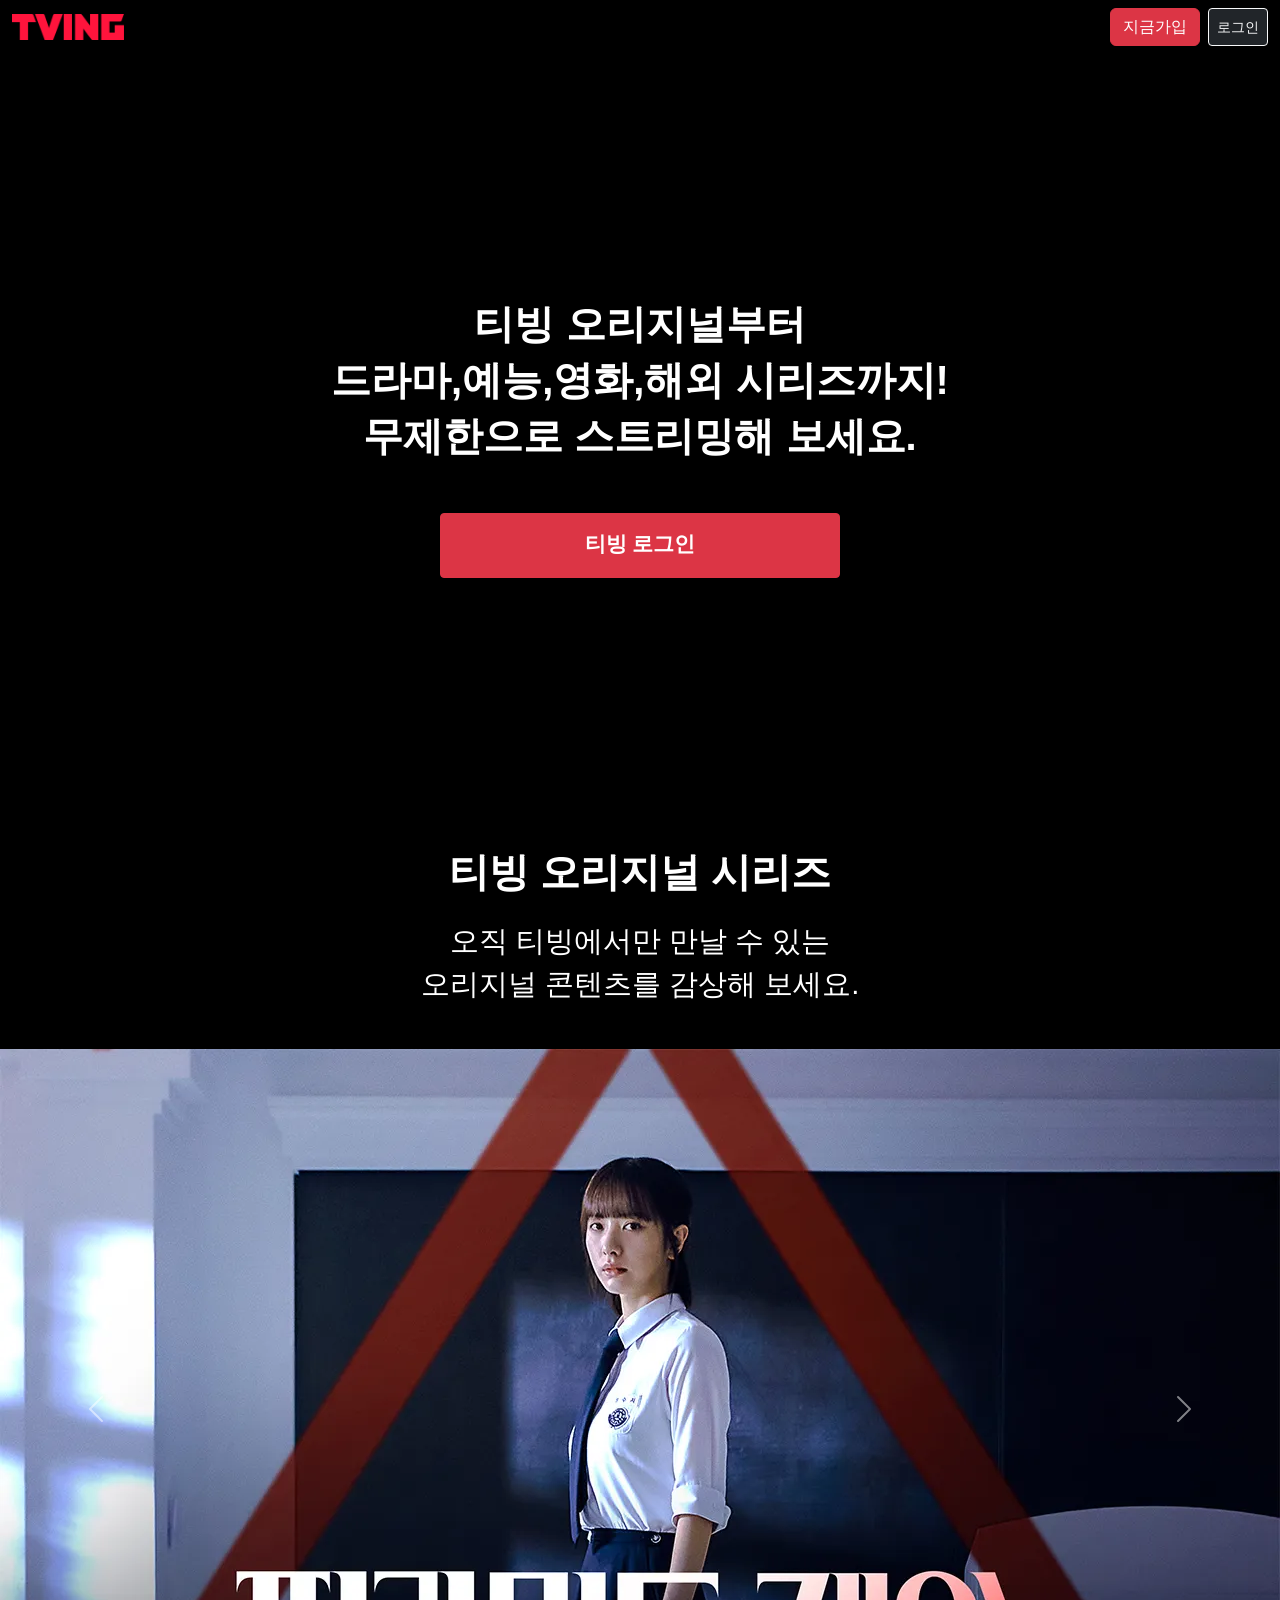
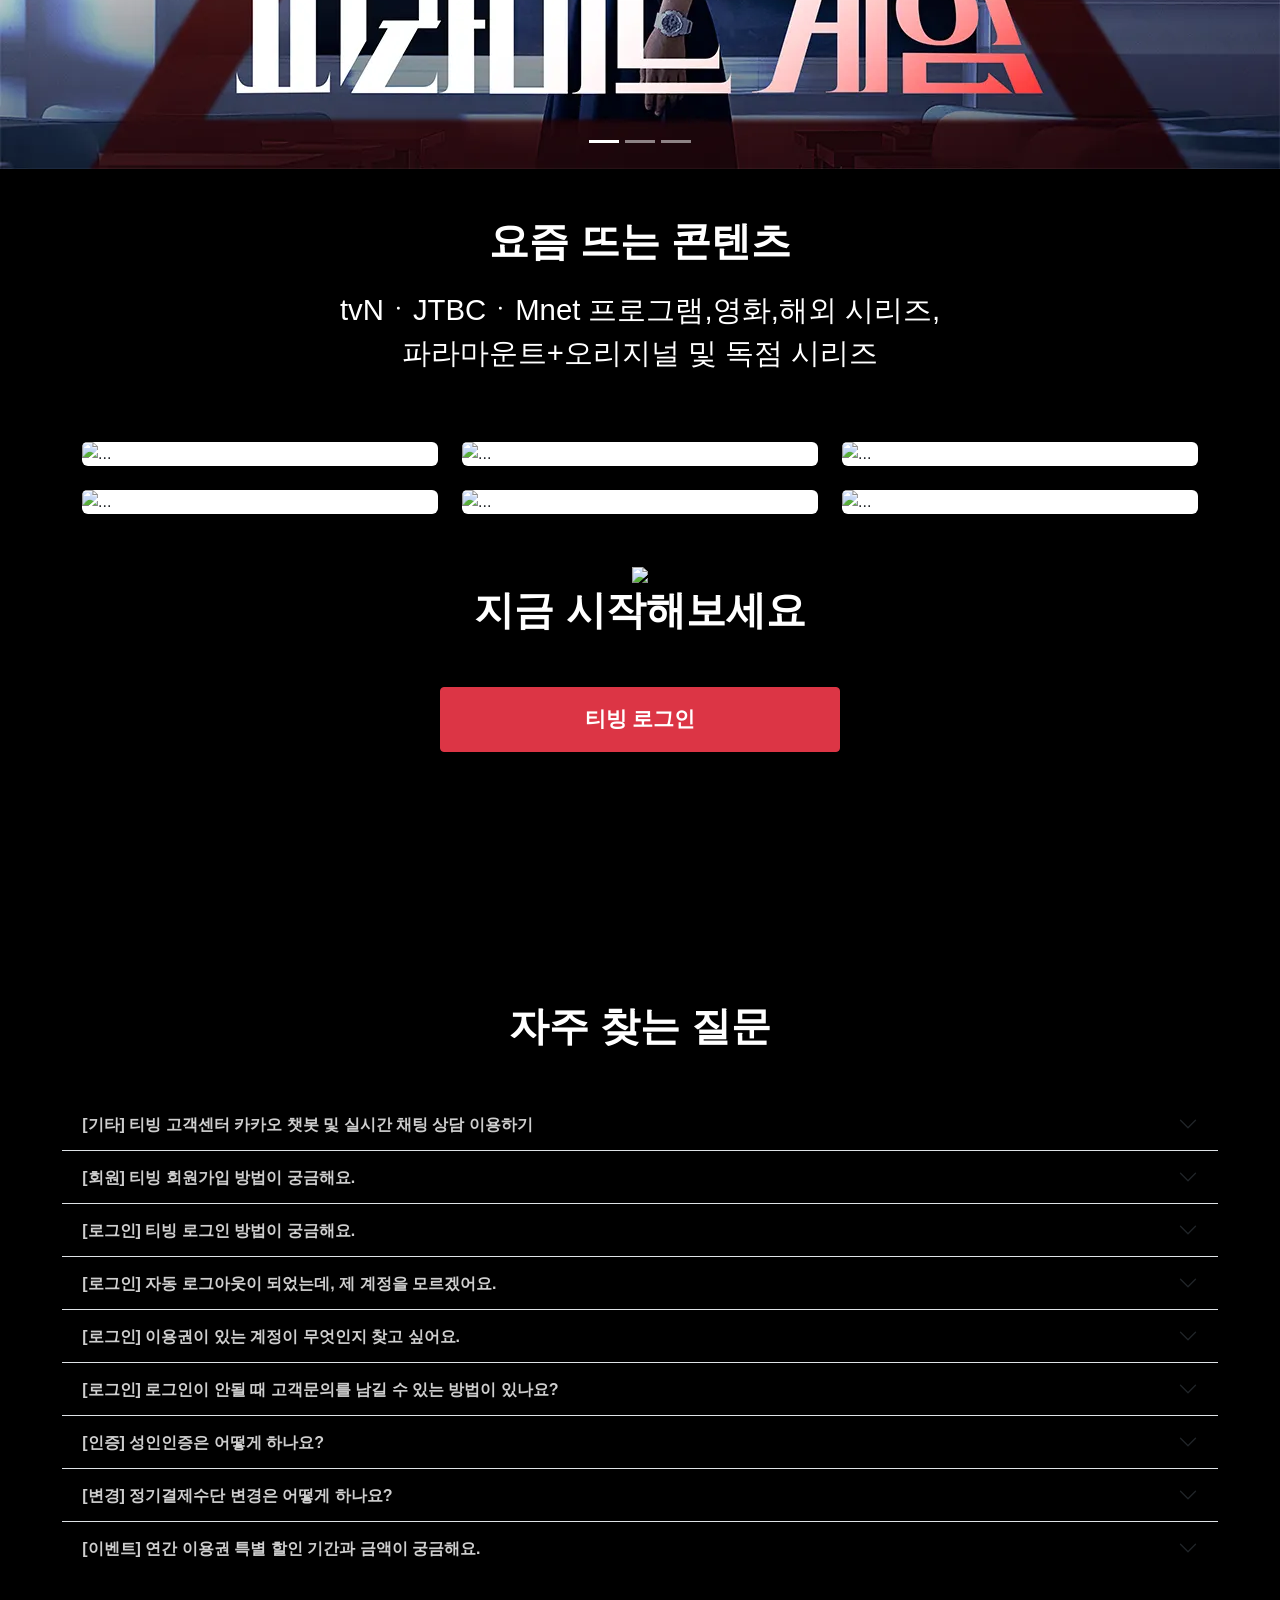
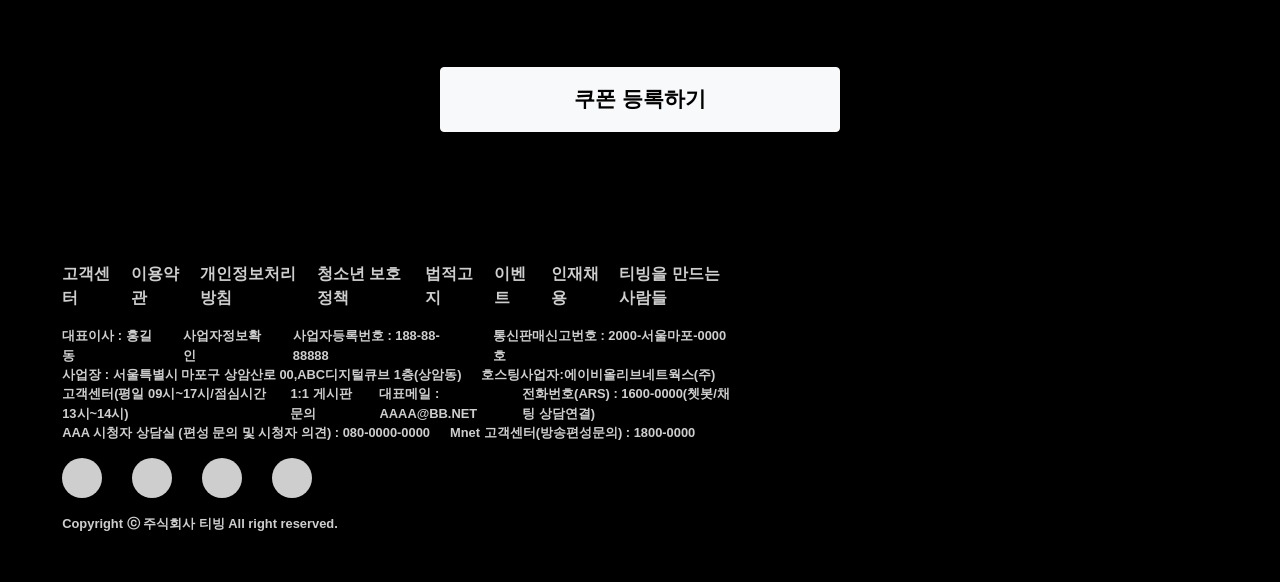
==== index.html @ dda554fe "first commit" ====
<!DOCTYPE html>
<html>

<head>
    <meta charset="utf-8">
    <meta name="viewport" content="width=device-width">
    <title>replit</title>
    <link href="https://cdn.jsdelivr.net/npm/bootstrap@5.3.3/dist/css/bootstrap.min.css" rel="stylesheet" integrity="sha384-QWTKZyjpPEjISv5WaRU9OFeRpok6YctnYmDr5pNlyT2bRjXh0JMhjY6hW+ALEwIH" crossorigin="anonymous">
    <link rel="preconnect" href="https://fonts.googleapis.com" />
    <link href="style.css" rel="stylesheet" type="text/css" />
</head>

<body>
    <nav class="navbar bg-black nav_space">
        <div class="container-fluid">
            <img src="./image/nav/TVING_BI_logotype.png" width="112">
            <form class="d-flex">
                <button class="btn btn-danger me-2" type="button">지금가입</button>
                <button class="btn btn-sm btn btn-outline-light btn btn-dark" type="button">로그인</button>
            </form>
        </div>
    </nav>
    <div class="banner_box">
        <h1 class="font_item banner_font_box ">티빙 오리지널부터</h1>
        <h1 class="font_item">드라마,예능,영화,해외 시리즈까지!</h1>
        <h1 class="font_item">무제한으로 스트리밍해 보세요.</h1>
        <button type="button" class="btn btn-danger button1">티빙 로그인</button>
    </div>
    <div class="text_container">
        <h1 class="font_item mt-5">티빙 오리지널 시리즈</h1>
        <h2 class="font_item text_font_firstbox">오직 티빙에서만 만날 수 있는</h2>
        <h2 class="font_item text_font_secondbox ">오리지널 콘텐츠를 감상해 보세요.</h2>
    </div>
    <div id="carouselExampleIndicators" class="carousel slide mt-5">
        <div class="carousel-indicators">
            <button type="button" data-bs-target="#carouselExampleIndicators" data-bs-slide-to="0" class="active" aria-current="true" aria-label="Slide 1"></button>
            <button type="button" data-bs-target="#carouselExampleIndicators" data-bs-slide-to="1" aria-label="Slide 2"></button>
            <button type="button" data-bs-target="#carouselExampleIndicators" data-bs-slide-to="2" aria-label="Slide 3"></button>
        </div>
        <div class="carousel-inner">
            <div class="carousel-item active">
                <img src="./image/main/carousel/P001752505.webp" class="d-block w-100" alt="...">
            </div>
            <div class="carousel-item">
                <img src="./image/main/carousel/F_webp,720 (1).webp" class="d-block w-100" alt="...">
            </div>
            <div class="carousel-item">
                <img src="./image/main/carousel/F_webp,720 (2).webp" class="d-block w-100" alt="...">
            </div>
        </div>
        <button class="carousel-control-prev" type="button" data-bs-target="#carouselExampleIndicators" data-bs-slide="prev">
            <span class="carousel-control-prev-icon" aria-hidden="true"></span>
            <span class="visually-hidden">Previous</span>
        </button>
        <button class="carousel-control-next" type="button" data-bs-target="#carouselExampleIndicators" data-bs-slide="next">
            <span class="carousel-control-next-icon" aria-hidden="true"></span>
            <span class="visually-hidden">Next</span>
        </button>
    </div>
    <div class="text_container">
        <h1 class="font_item mt-5">요즘 뜨는 콘텐츠</h1>
        <h2 class="font_item text_font_firstbox">tvNㆍJTBCㆍMnet 프로그램,영화,해외 시리즈,</h2>
        <h2 class="font_item text_font_secondbox ">파라마운트+오리지널 및 독점 시리즈</h2>
    </div>
    <div class="container">
        <div class="row row-cols-1 row-cols-md-3 g-4 mt-5 mb-5">
            <div class="col otln">
                <div class="card card_items">
                    <img src="https://image.tving.com/ntgs/contents/CTC/caip/CAIP1500/ko/20240104/0055/P001751658.jpg/dims/resize/F_webp,1024" class="card-img-top" alt="...">
                </div>
            </div>
            <div class="col">
                <div class="card card_items">
                    <img src="https://image.tving.com/ntgs/contents/CTC/caip/CAIP1500/ko/20231026/1615/P001748083.jpg/dims/resize/F_webp,1024" class="card-img-top" alt="...">
                </div>
            </div>
            <div class="col">
                <div class="card card_items">
                    <img src="https://image.tving.com/ntgs/contents/CTC/caip/CAIP1500/ko/20231030/0505/P000643144.jpg/dims/resize/F_webp,1024" class="card-img-top" alt="...">
                </div>
            </div>
            <div class="col">
                <div class="card card_items">
                    <img src="https://image.tving.com/ntgs/contents/CTC/caip/CAIP1500/ko/20231201/0520/P001749924.jpg/dims/resize/F_webp,1024" class="card-img-top" alt="...">
                </div>
            </div>
            <div class="col">
                <div class="card card_items">
                    <img src="https://image.tving.com/ntgs/contents/CTC/caip/CAIP1500/ko/20240119/0725/P001751684.jpg/dims/resize/F_webp,1024" class="card-img-top" alt="...">
                </div>
            </div>
            <div class="col">
                <div class="card card_items">
                    <img src="https://image.tving.com/ntgs/contents/CTC/caip/CAIP1500/ko/20231029/0320/P001746843.jpg/dims/resize/F_webp,1024" class="card-img-top" alt="...">
                </div>
            </div>
        </div>
    </div>
    <div class="login_container">
        <img src="https://www.tving.com/img/tving-new-logo-pc.svg" width="234">
        <h1 class="font_item">지금 시작해보세요</h1>
        <button type="button" class="btn btn-danger button1">티빙 로그인</button>
    </div>
    <h1 class="question_container font_item mb-5">자주 찾는 질문</h1>
    <div class="accordion accordion-flush" id="accordionExample">
        <div class="accordion-item">
            <h2 class="accordion-header">
                <button class="accordion-button collapsed accordion_font" type="button" data-bs-toggle="collapse" data-bs-target="#collapseOne" aria-expanded="false" aria-controls="collapseOne">
                    [기타] 티빙 고객센터 카카오 챗봇 및 실시간 채팅 상담 이용하기
                </button>
            </h2>
            <div id="collapseOne" class="accordion-collapse collapse" data-bs-parent="#accordionExample">
                <div class="accordion-body">
                    <strong>내용</strong>
                </div>
            </div>
        </div>
        <div class="accordion-item">
            <h2 class="accordion-header">
                <button class="accordion-button collapsed accordion_font" type="button" data-bs-toggle="collapse" data-bs-target="#collapseTwo" aria-expanded="false" aria-controls="collapseTwo">
                    [회원] 티빙 회원가입 방법이 궁금해요.
                </button>
            </h2>
            <div id="collapseTwo" class="accordion-collapse collapse" data-bs-parent="#accordionExample">
                <div class="accordion-body">
                    <strong>내용</strong>
                </div>
            </div>
        </div>
        <div class="accordion-item">
            <h2 class="accordion-header">
                <button class="accordion-button collapsed accordion_font" type="button" data-bs-toggle="collapse" data-bs-target="#collapseThree" aria-expanded="false" aria-controls="collapseThree">
                    [로그인] 티빙 로그인 방법이 궁금해요.
                </button>
            </h2>
            <div id="collapseThree" class="accordion-collapse collapse" data-bs-parent="#accordionExample">
                <div class="accordion-body">
                    <strong>내용</strong>
                </div>
            </div>
        </div>
        <div class="accordion-item">
            <h2 class="accordion-header">
                <button class="accordion-button collapsed accordion_font" type="button" data-bs-toggle="collapse" data-bs-target="#collapseFour" aria-expanded="false" aria-controls="collapseFour">
                    [로그인] 자동 로그아웃이 되었는데, 제 계정을 모르겠어요.
                </button>
            </h2>
            <div id="collapseFour" class="accordion-collapse collapse" data-bs-parent="#accordionExample">
                <div class="accordion-body">
                    <strong>내용</strong>
                </div>
            </div>
        </div>
        <div class="accordion-item">
            <h2 class="accordion-header">
                <button class="accordion-button collapsed accordion_font" type="button" data-bs-toggle="collapse" data-bs-target="#collapseFive" aria-expanded="false" aria-controls="collapseFive">
                    [로그인] 이용권이 있는 계정이 무엇인지 찾고 싶어요.
                </button>
            </h2>
            <div id="collapseFive" class="accordion-collapse collapse" data-bs-parent="#accordionExample">
                <div class="accordion-body">
                    <strong>내용</strong>
                </div>
            </div>
        </div>
        <div class="accordion-item">
            <h2 class="accordion-header">
                <button class="accordion-button collapsed accordion_font" type="button" data-bs-toggle="collapse" data-bs-target="#collapseSix" aria-expanded="false" aria-controls="collapseSix">
                    [로그인] 로그인이 안될 때 고객문의를 남길 수 있는 방법이 있나요?
                </button>
            </h2>
            <div id="collapseSix" class="accordion-collapse collapse" data-bs-parent="#accordionExample">
                <div class="accordion-body">
                    <strong>내용</strong>
                </div>
            </div>
        </div>
        <div class="accordion-item">
            <h2 class="accordion-header">
                <button class="accordion-button collapsed accordion_font" type="button" data-bs-toggle="collapse" data-bs-target="#collapseSeven" aria-expanded="false" aria-controls="collapseSeven">
                    [인증] 성인인증은 어떻게 하나요?
                </button>
            </h2>
            <div id="collapseSeven" class="accordion-collapse collapse" data-bs-parent="#accordionExample">
                <div class="accordion-body">
                    <strong>내용</strong>
                </div>
            </div>
        </div>
        <div class="accordion-item">
            <h2 class="accordion-header">
                <button class="accordion-button collapsed accordion_font" type="button" data-bs-toggle="collapse" data-bs-target="#collapseEight" aria-expanded="false" aria-controls="collapseEight">
                    [변경] 정기결제수단 변경은 어떻게 하나요?
                </button>
            </h2>
            <div id="collapseEight" class="accordion-collapse collapse" data-bs-parent="#accordionExample">
                <div class="accordion-body">
                    <strong>내용</strong>
                </div>
            </div>
        </div>
        <div class="accordion-item">
            <h2 class="accordion-header">
                <button class="accordion-button collapsed accordion_font" type="button" data-bs-toggle="collapse" data-bs-target="#collapseNine" aria-expanded="false" aria-controls="collapseNine">
                    [이벤트] 연간 이용권 특별 할인 기간과 금액이 궁금해요.
                </button>
            </h2>
            <div id="collapseNine" class="accordion-collapse collapse" data-bs-parent="#accordionExample">
                <div class="accordion-body">
                    <strong>내용</strong>
                </div>
            </div>
        </div>
    </div>
    <div class="coupon_container mt-5">
        <button type="button" class="btn btn-light button2">쿠폰 등록하기</button>
    </div>
    <footer>
        <div class="footer-line-container">
            <div class="first-line-container">
                <ul class="menus menu_first_font menus_last">
                    <li>고객센터</li>
                    <li>이용약관</li>
                    <li>개인정보처리방침</li>
                    <li>청소년 보호정책</li>
                    <li>법적고지</li>
                    <li>이벤트</li>
                    <li>인재채용</li>
                    <li>티빙을 만드는 사람들</li>
                </ul>
            </div>
            <div class="second-line-container">
                <ul class="menus menu_font">
                    <li>대표이사 : 홍길동</li>
                    <li>사업자정보확인</li>
                    <li>사업자등록번호 : 188-88-88888</li>
                    <li>통신판매신고번호 : 2000-서울마포-0000호</li>
                </ul>
                <ul class="menus menu_font">
                    <li>사업장 : 서울특별시 마포구 상암산로 00,ABC디지털큐브 1층(상암동)</li>
                    <li>호스팅사업자:에이비올리브네트웍스(주)</li>
                </ul>
                <ul class="menus menu_font">
                    <li>고객센터(평일 09시~17시/점심시간 13시~14시)</li>
                    <li>1:1 게시판 문의</li>
                    <li>대표메일 : AAAA@BB.NET</li>
                    <li>전화번호(ARS) : 1600-0000(쳇봇/채팅 상담연결)</li>
                </ul>
                <ul class="menus menu_font">
                    <li>AAA 시청자 상담실 (편성 문의 및 시청자 의견) : 080-0000-0000</li>
                    <li>Mnet 고객센터(방송편성문의) : 1800-0000</li>
                </ul>

            </div>
            <ul class="sns-area pt-3">
                <li class="sns-icon">
                    <l class="fa-brands fa-youtube"></l>
                </li>
                <li class="sns-icon">
                    <l class="fa-brands fa-instagram"></l>
                </li>
                <li class="sns-icon">
                    <l class="fa-brands fa-twitter"></l>
                </li>
                <li class="sns-icon last">
                    <l class="fa-brands fa-facebook"></l>
                </li>
            </ul>
            <div class="menu_font pb-5">Copyright ⓒ 주식회사 티빙 All right reserved.</div>


        </div>
    </footer>


    <script src="https://cdn.jsdelivr.net/npm/@popperjs/core@2.11.8/dist/umd/popper.min.js" integrity="sha384-I7E8VVD/ismYTF4hNIPjVp/Zjvgyol6VFvRkX/vR+Vc4jQkC+hVqc2pM8ODewa9r" crossorigin="anonymous"></script>
    <script src="https://cdn.jsdelivr.net/npm/bootstrap@5.3.3/dist/js/bootstrap.min.js" integrity="sha384-0pUGZvbkm6XF6gxjEnlmuGrJXVbNuzT9qBBavbLwCsOGabYfZo0T0to5eqruptLy" crossorigin="anonymous"></script>
    <script src="https://kit.fontawesome.com/d67e6a2c3f.js" crossorigin="anonymous"></script>
</body>

</html>
---- style.css ----
body {
    background-color: black;
    font-family: Noto Sans KR, -apple-system, BlinkMacSystemFont, Roboto, Segoe UI, Oxygen, Ubuntu, Cantarell, Open Sans, Helvetica Neue, sans-serif;
    margin: 0 auto;
  }
  
  .navbar {
    position: fixed;
    top: 0;
    width: 100%;  left: 0; right: 0;
    z-index: 5;
   }
  
  .vcft22 {
    padding: 0 1.333rem;
    height: 5rem;
  }
  
  @media (min-width: 768px) {
    .vcft22 {
      height: 5.833rem;
  }
  }
  
  @media (min-width: 1200px) {
    .vcft22 {
      padding: 0 4rem 0 3rem;
  }
  }
  
  .font_item {
    font-weight: bold;
    color: white;
  }
  
  .banner_box {
    text-align: center;
    background-image: url(/image/main/banner_area/pc-img-gradatrion-0228.png), url(https://image.tving.com/ntgs/operation/onboard/2023/12/27/1703657284_1.png/dims/resize/F_webp,2048);
    height: 800px;
    background-size: cover;
  }
  
  .button1 {
    width: 400px;
    height: 4.083rem;
    padding: 0 3.35rem 0 3.35rem;
    font-size: 1.333rem;
    margin: 2.8rem auto 0;
    border-radius: 4px;
    font-weight: bold;
    color: #fff;
  }
  
  .banner_font_box {
    padding-top: 300px;
  }
  
  .text_container {
    text-align: center;
  }
  
  .text_font_firstbox {
    font-size: 1.833rem;
    font-weight: 500;
    margin-top: 1.667rem 
  }
  
  .text_font_secondbox {
    font-size: 1.833rem;
    font-weight: 500;
  }
  
  .login_container {
    text-align: center;
  }
  
  .question_container {
    text-align: center;
    margin-top: 250px;
  }
  
  .accordion {
    --bs-accordion-btn-bg: black;
    --bs-accordion-active-bg: black;
    --bs-accordion-active-color: #cecece
    --bs-accordion-btn-focus-box-shadow: none;
    --bs-accordion-bg: black;
    --bs-accordion-color: #cecece
  }

  .accordion-button:not(.collapsed) {
    box-shadow: none;
  }

  .coupon_container { 
    text-align: center;
  }
  
  .accordion_font {
    color: #cecece;
    font-weight: bold;
  }

  .menu_first_font {
    color: #cecece;
    font-weight: bold;
  }
  
  @media (min-width: 768px) {
    .accordion {
    padding-left: 3.888rem;
    padding-right: 3.888rem;
  }
  }
  
  .menu_font {
    color: #cecece;
    font-weight: bold;
    font-size: 0.805rem;;
    margin-bottom: 0rem
  }
  
  .card_items {
    border: none;
  }
  
  .button2 {
    width: 400px;
    height: 4.083rem;
    padding: 0 3.35rem 0 3.35rem;
    font-size: 1.333rem;
    margin: 2.8rem auto 0;
    border-radius: 4px;
    font-weight: bold;
    color: black;
  }
  
  .footer-line-container {
    padding-left: 3.888rem;
    padding-right: 3.888rem;
    padding-top: 130px;
  }
  
  .first-line-container {
    width: 60%;
  }
  
  .menus {
    display: flex;
    justify-content: flex-start;
  }
  
  ul{
    list-style-type: none;
    padding-left: 0px;
  }
  
  .menus li{
    margin-right: 20px;
    font-weight: bold;
  }
  
  .second-line-container {
    width: 60%;
  }
  
  .sns-area {
    display: flex;
    justify-content: flex-start;
  }

  .sns-icon{
    width: 40px;
    height: 40px;
    background-color: #cecece;
    border-radius: 50%;
    display: flex;
    justify-content: center;
    align-items: center;
    margin-right: 30px;
  }
  
  @media (max-width:992px) {
    .second-line-container {
      display: none;
    }
    .sns-area {
      justify-content: center;
    }
    .last {
      margin-right: 0;
    }
    .menu_font {
      text-align: center;
    }
    .first-line-container {
      width: 100%;
    }
    .menus {
      display: block;
    }
    .footer-line-container {
      text-align: center;
    }
    .menus_last{
      margin-left: 20px;
    }
  }
  
  @media (max-width: 600px) {
    .menus {
      display:block;
    }
    .menus_last{
      margin-left: 20px;
    }
    .footer-line-container {
      text-align: center;
    }
  }
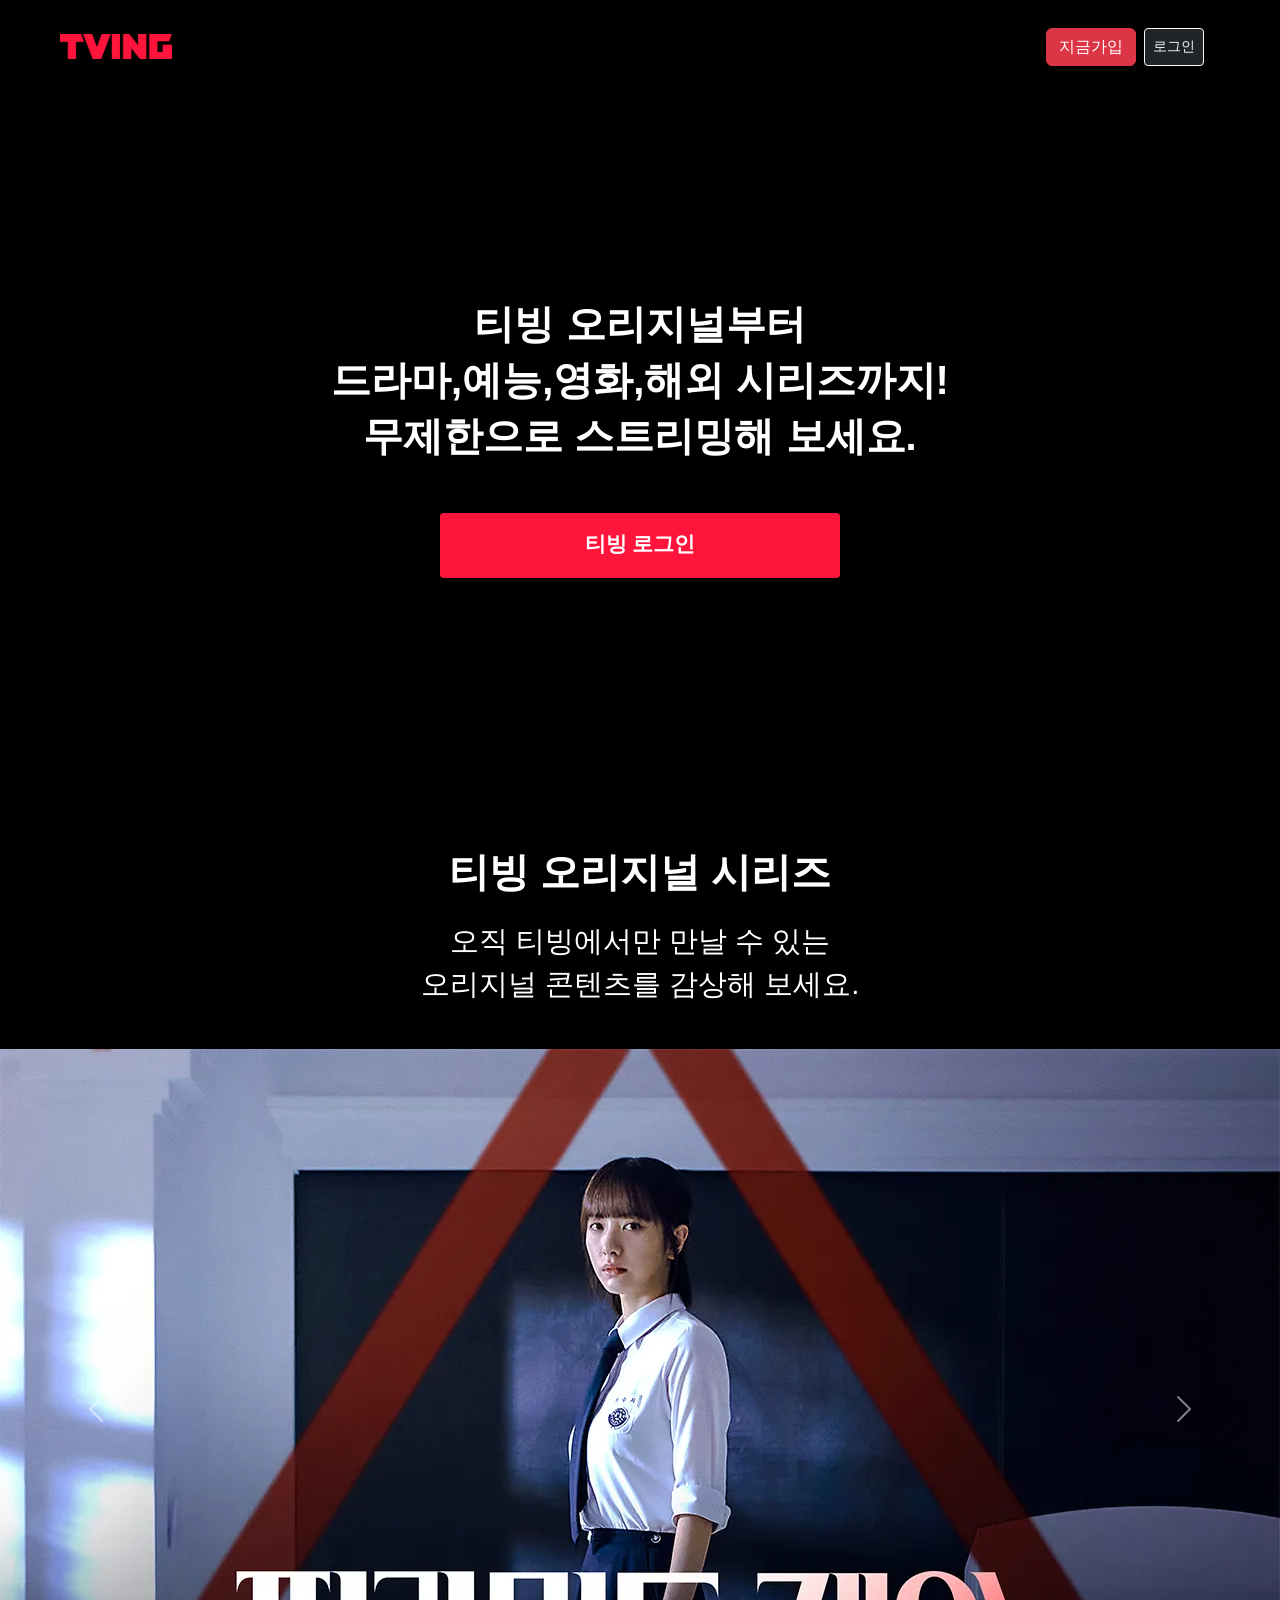
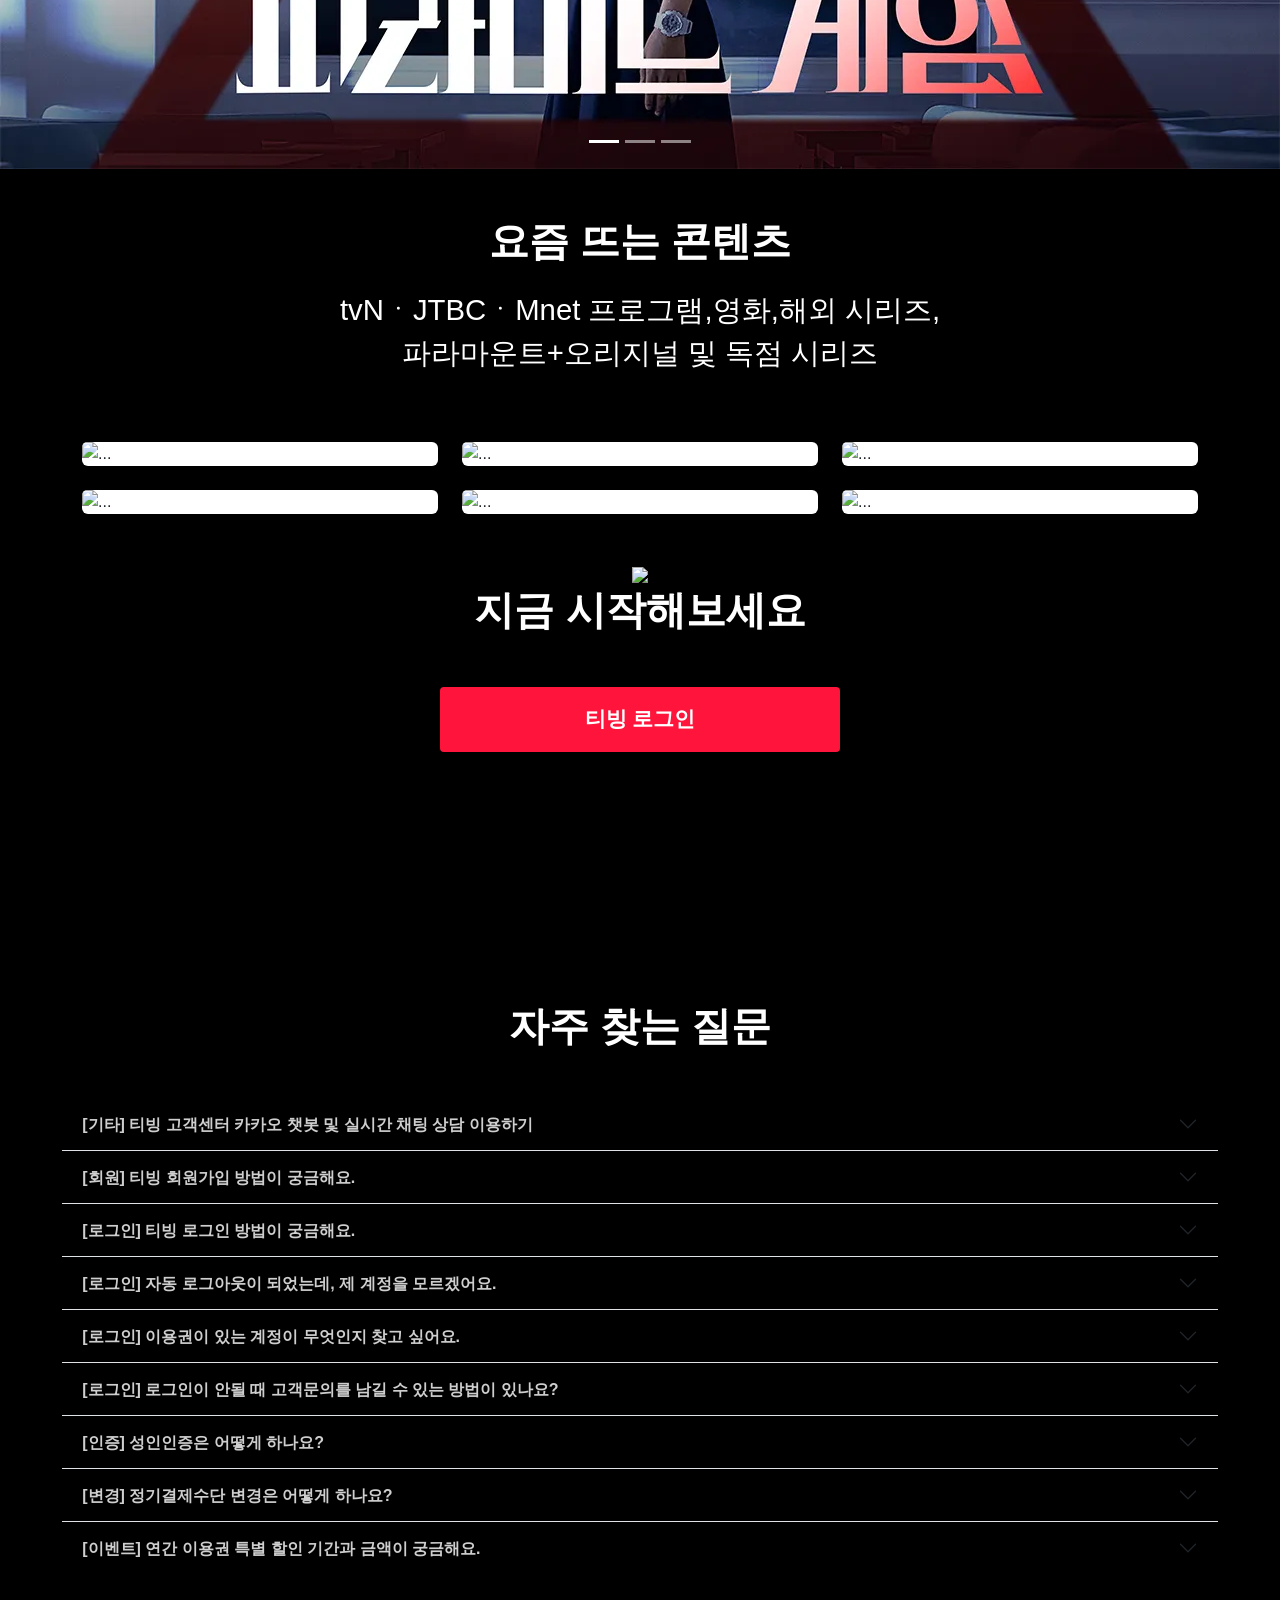
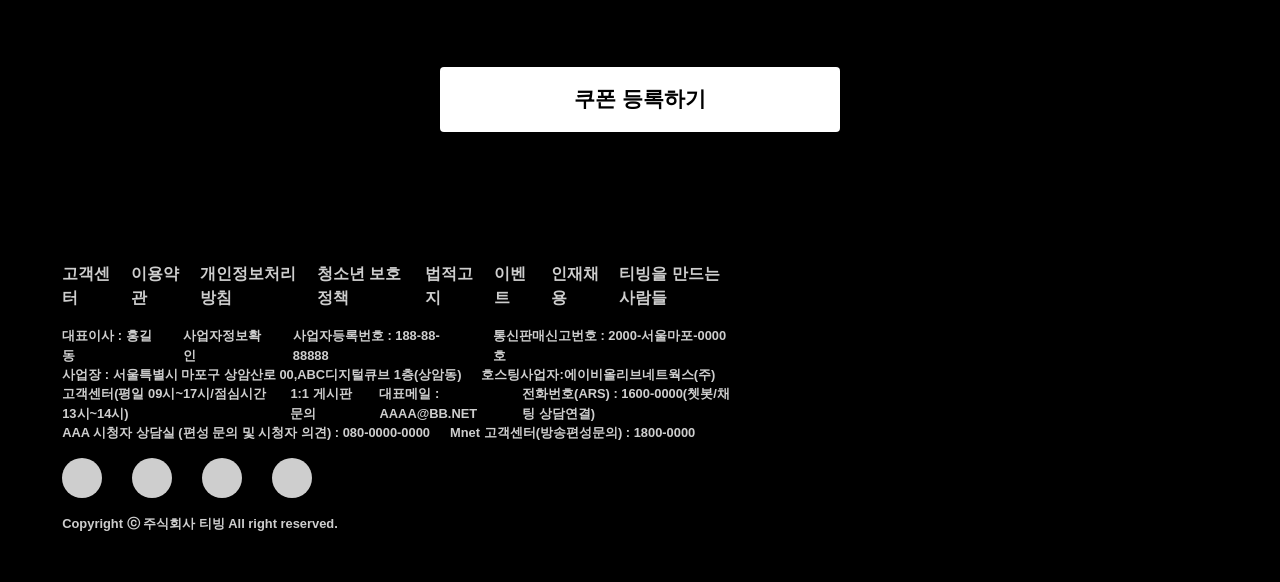
==== commit 204a6055: "thirdcommit" ====
--- a/index.html
+++ b/index.html
@@ -24,7 +24,7 @@
         <h1 class="font_item banner_font_box ">티빙 오리지널부터</h1>
         <h1 class="font_item">드라마,예능,영화,해외 시리즈까지!</h1>
         <h1 class="font_item">무제한으로 스트리밍해 보세요.</h1>
-        <button type="button" class="btn btn-danger button1">티빙 로그인</button>
+        <button class="button_RED">티빙 로그인</button>
     </div>
     <div class="text_container">
         <h1 class="font_item mt-5">티빙 오리지널 시리즈</h1>
@@ -99,7 +99,7 @@
     <div class="login_container">
         <img src="https://www.tving.com/img/tving-new-logo-pc.svg" width="234">
         <h1 class="font_item">지금 시작해보세요</h1>
-        <button type="button" class="btn btn-danger button1">티빙 로그인</button>
+        <button class="button_RED">티빙 로그인</button>
     </div>
     <h1 class="question_container font_item mb-5">자주 찾는 질문</h1>
     <div class="accordion accordion-flush" id="accordionExample">
@@ -213,7 +213,7 @@
         </div>
     </div>
     <div class="coupon_container mt-5">
-        <button type="button" class="btn btn-light button2">쿠폰 등록하기</button>
+        <button class="button_WHITE">쿠폰 등록하기</button>
     </div>
     <footer>
         <div class="footer-line-container">
--- a/style.css
+++ b/style.css
@@ -11,19 +11,19 @@
     z-index: 5;
    }
   
-  .vcft22 {
+  .nav_space {
     padding: 0 1.333rem;
     height: 5rem;
   }
   
   @media (min-width: 768px) {
-    .vcft22 {
+    .nav_space {
       height: 5.833rem;
   }
   }
   
   @media (min-width: 1200px) {
-    .vcft22 {
+    .nav_space {
       padding: 0 4rem 0 3rem;
   }
   }
@@ -40,15 +40,30 @@
     background-size: cover;
   }
   
-  .button1 {
+  .button_RED {
     width: 400px;
     height: 4.083rem;
     padding: 0 3.35rem 0 3.35rem;
     font-size: 1.333rem;
     margin: 2.8rem auto 0;
     border-radius: 4px;
+    border: none;
     font-weight: bold;
     color: #fff;
+    background-color: #ff153c
+  }
+
+  .button_WHITE {
+    width: 400px;
+    height: 4.083rem;
+    padding: 0 3.35rem 0 3.35rem;
+    font-size: 1.333rem;
+    margin: 2.8rem auto 0;
+    border-radius: 4px;
+    border: none;
+    font-weight: bold;
+    color: black;
+    background-color: white;
   }
   
   .banner_font_box {
@@ -95,7 +110,7 @@
   .coupon_container { 
     text-align: center;
   }
-  
+
   .accordion_font {
     color: #cecece;
     font-weight: bold;
@@ -123,18 +138,7 @@
   .card_items {
     border: none;
   }
-  
-  .button2 {
-    width: 400px;
-    height: 4.083rem;
-    padding: 0 3.35rem 0 3.35rem;
-    font-size: 1.333rem;
-    margin: 2.8rem auto 0;
-    border-radius: 4px;
-    font-weight: bold;
-    color: black;
-  }
-  
+   
   .footer-line-container {
     padding-left: 3.888rem;
     padding-right: 3.888rem;
@@ -205,6 +209,37 @@
     .menus_last{
       margin-left: 20px;
     }
+    .banner_box {
+      text-align: center;
+      background-image: url(/image/main/banner_area/pc-img-gradatrion-0228.png), url(./image/main/banner_area/F_webp\,720.webp);
+      height: 800px;
+      background-size: cover;
+    }
+    .button_RED {
+      width: 350px;
+      height: 4.083rem;
+      padding: 0 3.35rem 0 3.35rem;
+      font-size: 1.333rem;
+      margin: 2.8rem auto 0;
+      border-radius: 4px;
+      border: none;
+      font-weight: bold;
+      color: #fff;
+      background-color: #ff153c
+    }
+    .button_WHITE {
+      width: 350px;
+      height: 4.083rem;
+      padding: 0 3.35rem 0 3.35rem;
+      font-size: 1.333rem;
+      margin: 2.8rem auto 0;
+      border-radius: 4px;
+      border: none;
+      font-weight: bold;
+      color: black;
+      background-color: white;
+    }
+    
   }
   
   @media (max-width: 600px) {
@@ -217,4 +252,29 @@
     .footer-line-container {
       text-align: center;
     }
+    .button_RED {
+      width: 300px;
+      height: 4.083rem;
+      padding: 0 3.35rem 0 3.35rem;
+      font-size: 1.333rem;
+      margin: 2.8rem auto 0;
+      border-radius: 4px;
+      border: none;
+      font-weight: bold;
+      color: #fff;
+      background-color: #ff153c
+    }
+    .button_WHITE {
+      width: 300px;
+      height: 4.083rem;
+      padding: 0 3.35rem 0 3.35rem;
+      font-size: 1.333rem;
+      margin: 2.8rem auto 0;
+      border-radius: 4px;
+      border: none;
+      font-weight: bold;
+      color: black;
+      background-color: white;
+    }
+    
   }
